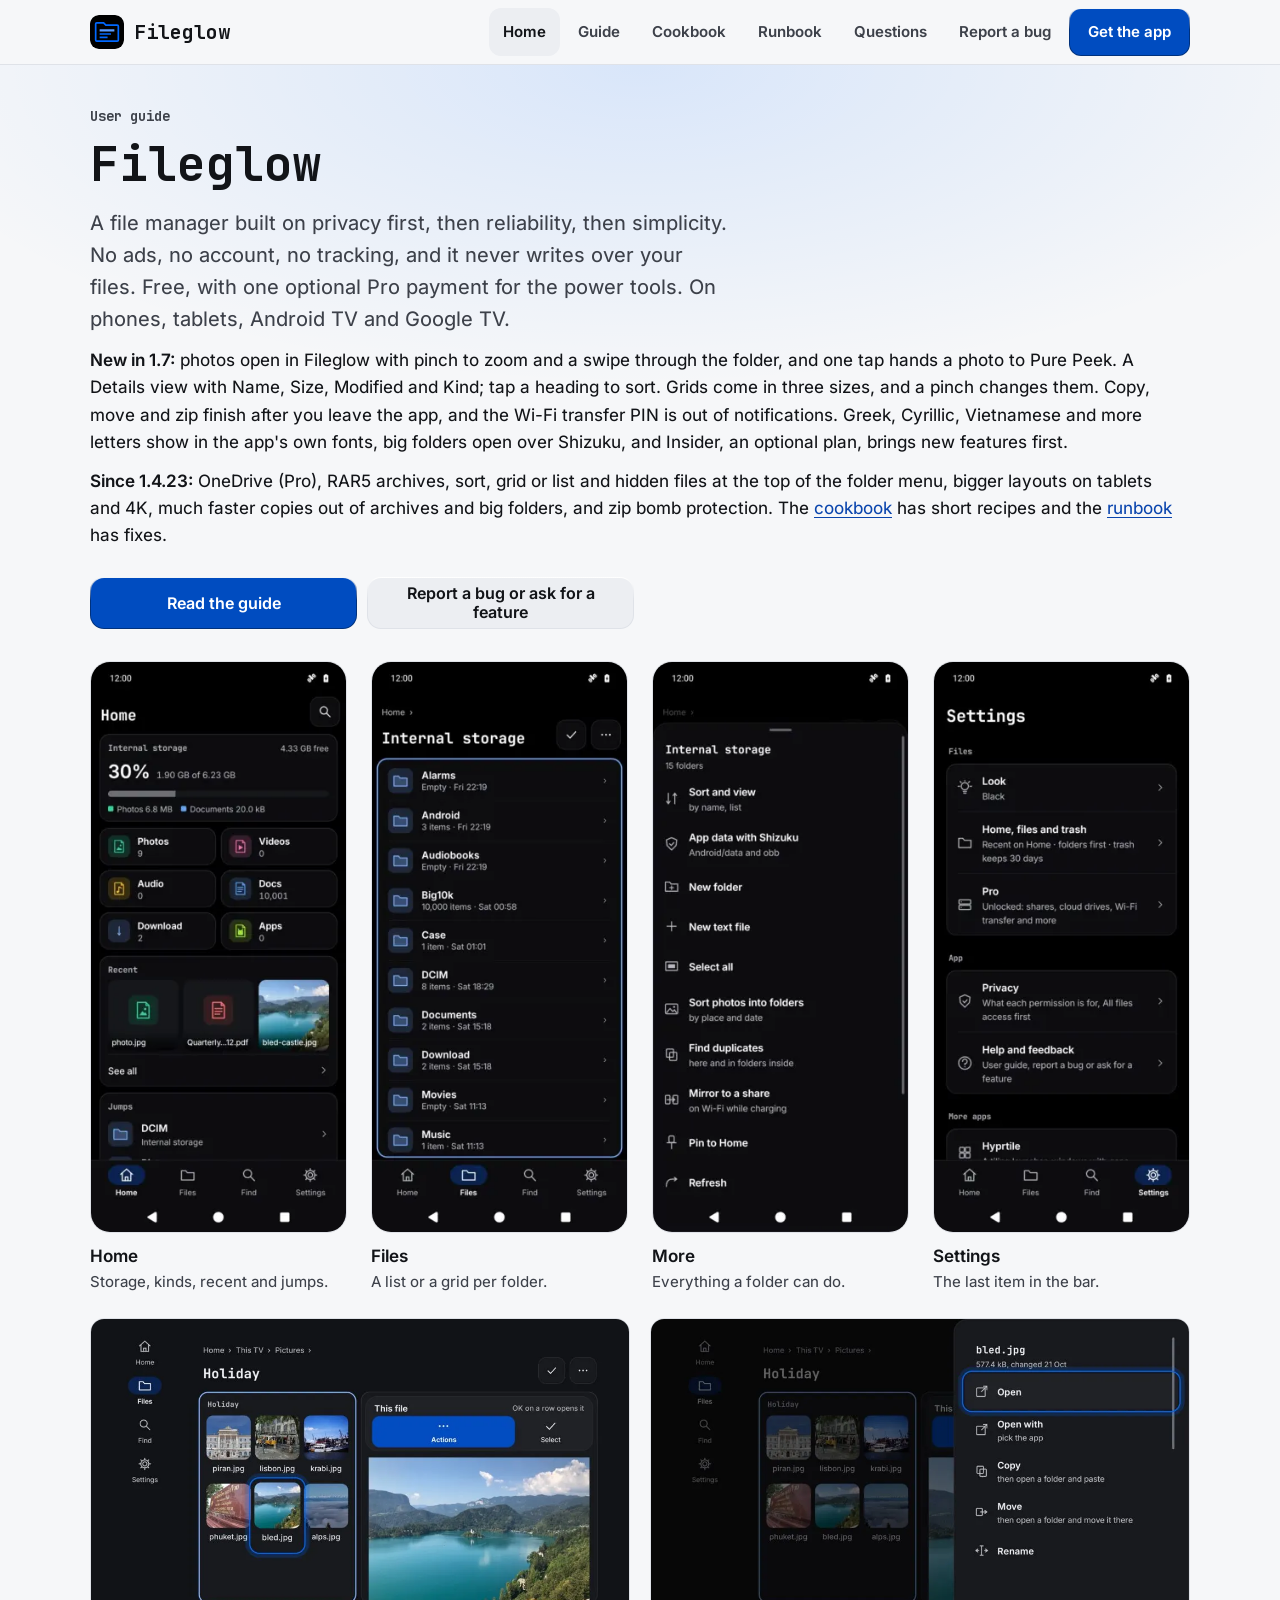
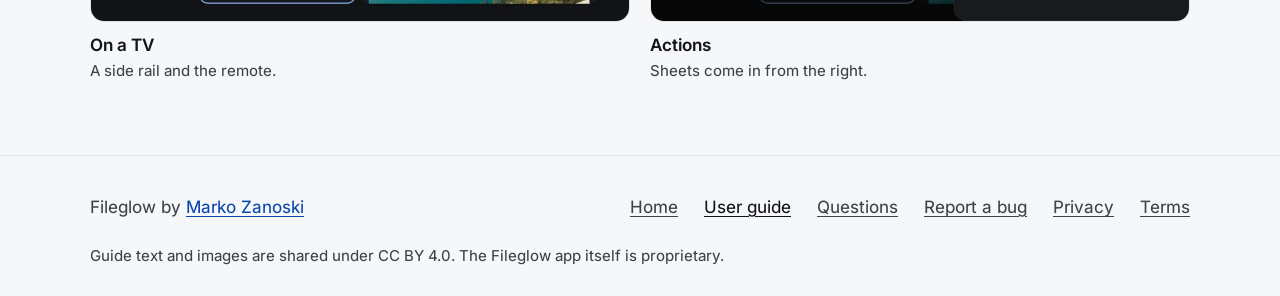
==== docs/index.html @ 66570e72 "Guide for 1.7: photo viewer, Details view, jobs that finish after you leave Fileglow 1.7 (40) went t" ====
<!doctype html>
<html lang="en">
<head>
<meta charset="utf-8">
<meta name="viewport" content="width=device-width, initial-scale=1, viewport-fit=cover">
<title>Home · Fileglow user guide</title>
<meta name="description" content="The user guide for Fileglow, the private and reliable file manager for Android phones, tablets and TVs.">
<meta name="theme-color" content="#f6f7f9" media="(prefers-color-scheme: light)">
<meta name="theme-color" content="#000000" media="(prefers-color-scheme: dark)">
<meta property="og:title" content="Home · Fileglow user guide">
<meta property="og:description" content="The user guide for Fileglow, the private and reliable file manager for Android phones, tablets and TVs.">
<link rel="icon" href="img/icon.svg" type="image/svg+xml">
<link rel="preload" href="fonts/jetbrains-mono-bold.woff2" as="font" type="font/woff2" crossorigin>
<link rel="preload" href="fonts/inter-regular.woff2" as="font" type="font/woff2" crossorigin>
<style>:root {
color-scheme: light dark;
--zs-fill: #004cc0;
--zs-on-fill: #ffffff;
--zs-glow: #0068ff;
--zs-mono: "JetBrains Mono", ui-monospace, "SF Mono", Menlo, Consolas, monospace;
--zs-sans: "Inter", system-ui, -apple-system, "Segoe UI", Roboto, sans-serif;
--zs-fs: 1;
--zs-type-screen-title: calc(27px * var(--zs-fs));
--zs-type-app-bar-title: calc(22px * var(--zs-fs));
--zs-type-pro-headline: calc(22px * var(--zs-fs));
--zs-type-sheet-title: calc(18px * var(--zs-fs));
--zs-type-sheet-title-big: calc(22px * var(--zs-fs));
--zs-type-section-label: calc(13px * var(--zs-fs));
--zs-type-panel-value: calc(19px * var(--zs-fs));
--zs-type-number: calc(20px * var(--zs-fs));
--zs-type-version: calc(17px * var(--zs-fs));
--zs-type-body: calc(15px * var(--zs-fs));
--zs-type-key: calc(15px * var(--zs-fs));
--zs-type-key-main: calc(16px * var(--zs-fs));
--zs-type-header-key: calc(13px * var(--zs-fs));
--zs-type-item-name: calc(15px * var(--zs-fs));
--zs-type-feature-name: calc(15px * var(--zs-fs));
--zs-type-pitch: calc(14.5px * var(--zs-fs));
--zs-type-hint: calc(14px * var(--zs-fs));
--zs-type-small: calc(13.5px * var(--zs-fs));
--zs-type-feature-line: calc(13px * var(--zs-fs));
--zs-type-nav-label: calc(12.5px * var(--zs-fs));
--zs-type-chip: calc(12.5px * var(--zs-fs));
--zs-type-meta: calc(12.5px * var(--zs-fs));
--zs-type-axis: calc(12px * var(--zs-fs));
--zs-r-plate: 16px;
--zs-r-key: 14px;
--zs-r-key-focus-inner: 10px;
--zs-r-header-key: 12px;
--zs-r-icon-button: 12px;
--zs-r-row: 12px;
--zs-r-note: 12px;
--zs-r-theme-tile: 14px;
--zs-r-tile-preview: 9px;
--zs-r-feature-tile: 10px;
--zs-r-list-icon: 10px;
--zs-r-sheet-top: 24px;
--zs-r-grab: 4px;
--zs-r-pill: 999px;
--zs-r-chip: 999px;
--zs-r-switch: 999px;
--zs-key-h: 52px;
--zs-header-key-h: 48px;
--zs-touch: 48px;
--zs-row-h: 52px;
--zs-item-h: 56px;
--zs-nav-item-h: 56px;
--zs-pill-w: 60px;
--zs-pill-h: 32px;
--zs-pro-row-h: 60px;
--zs-content-max: 1100px;
--zs-press-ms: 70ms;
--zs-release-ms: 140ms;
--zs-look-ms: 250ms;
--zs-pill-ms: 200ms;
--zs-s0: 2px;
--zs-s1: 4px;
--zs-s2: 6px;
--zs-s3: 8px;
--zs-s4: 10px;
--zs-s5: 12px;
--zs-s6: 14px;
--zs-s7: 16px;
--zs-s8: 18px;
--zs-s9: 22px;
--zs-s10: 26px;
--zs-s11: 28px;
--zs-s12: 32px;
--zs-s13: 48px;
--zs-ground: #f6f7f9;
--zs-plate: #ffffff;
--zs-well: #eceef2;
--zs-line: #dfe2e8;
--zs-edge: #7b808c;
--zs-bevel: #ffffff;
--zs-text: #121418;
--zs-soft: #3d414a;
--zs-blue: #0a45ad;
--zs-on-blue: #ffffff;
--zs-ok: #0a5530;
--zs-warn: #5c3a00;
--zs-bad: #931313;
--zs-scrim: rgba(18,20,24,.38);
--zs-chosen: #e8f0ff;
--zs-on-chosen: #0a3f9e;
--zs-risky-fill: #fde8e7;
--zs-risky-text: #8a1010;
--zs-risky-line: #d42a20;
--zs-live-dot: #1a7f4b;
}
@media (prefers-color-scheme: dark) {
:root:not([data-look]), :root[data-look="auto"] {
--zs-ground: #000000;
--zs-plate: #0d0d10;
--zs-well: #16171b;
--zs-line: #24252b;
--zs-edge: #646771;
--zs-bevel: #34363e;
--zs-text: #ffffff;
--zs-soft: #b6b8c0;
--zs-blue: #7aaeff;
--zs-on-blue: #04132e;
--zs-ok: #6fdc9b;
--zs-warn: #f2c06b;
--zs-bad: #ff9d97;
--zs-scrim: rgba(0,0,0,.6);
--zs-chosen: #0a2350;
--zs-on-chosen: #ffffff;
--zs-risky-fill: #2a0d10;
--zs-risky-text: #ffb4ae;
--zs-risky-line: #ff5a4f;
--zs-live-dot: #3ecf8e;
}
}
:root[data-look="light"] {
color-scheme: light;
--zs-ground: #f6f7f9;
--zs-plate: #ffffff;
--zs-well: #eceef2;
--zs-line: #dfe2e8;
--zs-edge: #7b808c;
--zs-bevel: #ffffff;
--zs-text: #121418;
--zs-soft: #3d414a;
--zs-blue: #0a45ad;
--zs-on-blue: #ffffff;
--zs-ok: #0a5530;
--zs-warn: #5c3a00;
--zs-bad: #931313;
--zs-scrim: rgba(18,20,24,.38);
--zs-chosen: #e8f0ff;
--zs-on-chosen: #0a3f9e;
--zs-risky-fill: #fde8e7;
--zs-risky-text: #8a1010;
--zs-risky-line: #d42a20;
--zs-live-dot: #1a7f4b;
}
:root[data-look="dark"] {
color-scheme: dark;
--zs-ground: #111215;
--zs-plate: #18191d;
--zs-well: #1f2126;
--zs-line: #2a2c33;
--zs-edge: #6c707b;
--zs-bevel: #3a3d46;
--zs-text: #eceef2;
--zs-soft: #b5b8c1;
--zs-blue: #86b6ff;
--zs-on-blue: #04132e;
--zs-ok: #6fdc9b;
--zs-warn: #f2c06b;
--zs-bad: #ff9d97;
--zs-scrim: rgba(0,0,0,.55);
--zs-chosen: #0a2350;
--zs-on-chosen: #ffffff;
--zs-risky-fill: #2a0d10;
--zs-risky-text: #ffb4ae;
--zs-risky-line: #ff5a4f;
--zs-live-dot: #3ecf8e;
}
:root[data-look="black"] {
color-scheme: dark;
--zs-ground: #000000;
--zs-plate: #0d0d10;
--zs-well: #16171b;
--zs-line: #24252b;
--zs-edge: #646771;
--zs-bevel: #34363e;
--zs-text: #ffffff;
--zs-soft: #b6b8c0;
--zs-blue: #7aaeff;
--zs-on-blue: #04132e;
--zs-ok: #6fdc9b;
--zs-warn: #f2c06b;
--zs-bad: #ff9d97;
--zs-scrim: rgba(0,0,0,.6);
--zs-chosen: #0a2350;
--zs-on-chosen: #ffffff;
--zs-risky-fill: #2a0d10;
--zs-risky-text: #ffb4ae;
--zs-risky-line: #ff5a4f;
--zs-live-dot: #3ecf8e;
}
@media (prefers-reduced-motion: reduce) { :root { --zs-press-ms: 0ms; --zs-release-ms: 0ms; --zs-look-ms: 0ms; --zs-pill-ms: 0ms; } }
@font-face { font-family: Inter; src: url(fonts/inter-regular.woff2) format("woff2"); font-weight: 400; font-display: swap; }
@font-face { font-family: Inter; src: url(fonts/inter-semibold.woff2) format("woff2"); font-weight: 600; font-display: swap; }
@font-face { font-family: "JetBrains Mono"; src: url(fonts/jetbrains-mono-bold.woff2) format("woff2"); font-weight: 700; font-display: swap; }
* { box-sizing: border-box; }
html { background: var(--zs-ground); scroll-behavior: smooth; -webkit-text-size-adjust: 100%; }
@media (prefers-reduced-motion: reduce) { html { scroll-behavior: auto; } }
body { margin: 0; color: var(--zs-text); background: var(--zs-ground); font: 400 1.0625rem/1.6 var(--zs-sans); -webkit-font-smoothing: antialiased; }
img, svg { display: block; max-width: 100%; }
a { color: var(--zs-blue); text-underline-offset: .2em; }
a:hover { text-decoration-thickness: 2px; }
:focus-visible { outline: 2px solid var(--zs-glow); outline-offset: 3px; border-radius: var(--zs-r-row); }
.skip { position: absolute; left: -999px; top: 8px; z-index: 20; background: var(--zs-fill); color: var(--zs-on-fill); padding: 12px 18px; border-radius: var(--zs-r-key); font-weight: 600; }
.skip:focus { left: 12px; }
.wrap { width: min(var(--zs-content-max), 100% - 40px); margin-inline: auto; }
h1, h2, .lbl { font-family: var(--zs-mono); font-weight: 700; letter-spacing: 0; margin: 0; }
h1, h2, h3 { text-wrap: balance; }
p, li, dd { text-wrap: pretty; }
h1 { font-size: clamp(2rem, 5.2vw, 3rem); line-height: 1.12; }
h2 { font-size: clamp(1.375rem, 3vw, 1.75rem); line-height: 1.2; margin: 44px 0 12px; }
h3, .h3 { font: 600 1.125rem/1.35 var(--zs-sans); margin: 0; }
.lbl { font-size: .875rem; color: var(--zs-soft); margin: 0 0 10px; }
p { margin: 0; }
p + p { margin-top: 12px; }
.bar { position: sticky; top: 0; z-index: 10; background: var(--zs-ground); border-bottom: 1px solid var(--zs-line); padding-top: env(safe-area-inset-top, 0px); }
.bar .wrap { display: flex; flex-wrap: wrap; align-items: center; justify-content: space-between; gap: 0 12px; min-height: 64px; padding-block: 8px; }
.brand { display: flex; align-items: center; gap: 10px; min-height: 48px; color: var(--zs-text); text-decoration: none; font: 700 1.25rem/1 var(--zs-mono); white-space: nowrap; }
.brand img { width: 34px; height: 34px; border-radius: 9px; }
.bar nav { display: flex; align-items: center; gap: 4px; }
.bar nav a { display: inline-flex; align-items: center; min-height: 48px; padding: 0 14px; border-radius: var(--zs-r-row); color: var(--zs-soft); font-weight: 600; font-size: .9375rem; text-decoration: none; white-space: nowrap; }
.bar nav a:hover, .bar nav a[aria-current] { color: var(--zs-text); background: var(--zs-well); }
@media (max-width: 760px) { .hide-s { display: none !important; } }
.key { display: inline-flex; align-items: center; justify-content: center; gap: 10px; min-height: var(--zs-key-h); padding: 0 22px; border-radius: var(--zs-r-key); border: 1px solid transparent; font: 600 1rem/1.2 var(--zs-sans); text-decoration: none; text-align: center; cursor: pointer; transition: transform var(--zs-release-ms) ease, filter var(--zs-release-ms) ease; }
.key:active { transform: scale(.97); transition-duration: var(--zs-press-ms); }
.key.filled, .bar nav a.key { color: var(--zs-on-fill); background: linear-gradient(var(--zs-fill), var(--zs-fill)) padding-box, linear-gradient(to bottom, rgba(255,255,255,.32), color-mix(in srgb, var(--zs-fill) 65%, #000) 45%) border-box; }
.key.filled:hover, .bar nav a.key:hover { color: var(--zs-on-fill); filter: brightness(1.08); }
.bar nav a.key { min-height: 48px; padding: 0 18px; border-radius: var(--zs-r-header-key); }
.key.tonal { color: var(--zs-text); background: linear-gradient(var(--zs-well), var(--zs-well)) padding-box, linear-gradient(to bottom, var(--zs-bevel), var(--zs-line) 45%) border-box; }
.keys { display: grid; gap: 10px; margin-top: 28px; max-width: 34rem; }
@media (min-width: 35em) { .keys { grid-auto-flow: column; grid-auto-columns: minmax(0, 1fr); } }
.plate { background: var(--zs-plate); border: 1px solid var(--zs-line); border-radius: var(--zs-r-plate); box-shadow: 0 1px 0 var(--zs-bevel) inset; }
.page { position: relative; isolation: isolate; padding-block: 40px 72px; }
.page::before { content: ""; position: absolute; inset: 0 0 auto; height: 320px; z-index: -1; pointer-events: none; background: radial-gradient(60% 100% at 50% 0%, color-mix(in srgb, var(--zs-glow) 12%, transparent), transparent); }
.lede { margin-top: 16px; max-width: 40rem; color: var(--zs-soft); font-size: clamp(1.0625rem, 1.8vw, 1.25rem); }
.doc { max-width: 46rem; overflow-wrap: break-word; }
.doc p, .doc li { color: var(--zs-soft); }
.doc strong, .doc b { color: var(--zs-text); font-weight: 600; }
.doc ul, .doc ol { padding-left: 1.3em; }
.doc li + li { margin-top: 6px; }
dl.rows { margin: 16px 0 0; padding: 4px 0; }
dl.rows > div { padding: 14px 18px; }
dl.rows > div + div { border-top: 1px solid var(--zs-line); }
dl.rows dt { font-weight: 600; color: var(--zs-text); }
dl.rows dd { margin: 2px 0 0; color: var(--zs-soft); }
.with-shot { display: grid; grid-template-columns: minmax(0, 1fr); gap: 24px; align-items: start; }
@media (min-width: 840px) { .with-shot { grid-template-columns: minmax(0, 1fr) 260px; gap: 56px; } .with-shot > figure { position: sticky; top: 88px; margin-top: 44px; } }
figure { margin: 0; }
figure img { width: 100%; height: auto; aspect-ratio: 9 / 20; border-radius: 20px; border: 1px solid var(--zs-line); background: var(--zs-plate); }
.with-shot > figure { max-width: 260px; }
figcaption { margin-top: 10px; font-weight: 600; }
figcaption span { display: block; font-weight: 400; color: var(--zs-soft); font-size: .9375rem; }
.shots { display: grid; gap: 16px; grid-template-columns: repeat(2, minmax(0, 1fr)); margin: 32px 0 0; padding: 0; list-style: none; }
@media (min-width: 840px) { .shots { grid-template-columns: repeat(4, minmax(0, 1fr)); gap: 24px; } }
figure.tv img { aspect-ratio: 16 / 9; border-radius: 14px; }
.tvshots { display: grid; gap: 20px; grid-template-columns: minmax(0, 1fr); margin: 24px 0 0; padding: 0; list-style: none; }
@media (min-width: 640px) { .tvshots { grid-template-columns: repeat(2, minmax(0, 1fr)); } }
.cards { display: grid; gap: 12px; margin-top: 24px; }
@media (min-width: 840px) { .cards { grid-template-columns: 1fr 1fr; } }
.card { padding: 22px; display: flex; flex-direction: column; gap: 6px; }
.card p { color: var(--zs-soft); }
.card .key { margin-top: auto; align-self: start; }
.card p:last-of-type { margin-bottom: 14px; }
.mail { color: var(--zs-text); }
.sr { position: absolute; width: 1px; height: 1px; overflow: hidden; clip-path: inset(50%); white-space: nowrap; }
footer { border-top: 1px solid var(--zs-line); padding: 28px 0 calc(28px + env(safe-area-inset-bottom, 0px)); color: var(--zs-soft); }
footer .wrap { display: flex; flex-wrap: wrap; gap: 12px 24px; justify-content: space-between; align-items: center; }
footer nav { display: flex; flex-wrap: wrap; gap: 2px; margin-inline: -12px; }
footer nav a { display: inline-flex; align-items: center; min-height: 48px; padding: 0 12px; color: var(--zs-soft); border-radius: var(--zs-r-row); }
footer nav a:hover, footer nav a[aria-current] { color: var(--zs-text); }
footer .lic { flex-basis: 100%; font-size: .9375rem; }
@media (min-width: 2200px) { html { font-size: 130%; } .wrap { width: min(1600px, 100% - 96px); } }
@media (min-width: 3200px) { html { font-size: 180%; } .wrap { width: min(2400px, 100% - 160px); } }
@media (prefers-reduced-motion: reduce) { .key { transition: none; } .key:active { transform: none; } }</style>
</head>
<body>
<a class="skip" href="#main">Skip to content</a>
<header class="bar">
  <div class="wrap">
    <a class="brand" href="index.html"><img src="img/icon.svg" alt="" width="34" height="34"><span>Fileglow</span></a>
    <nav aria-label="Guide pages"><a class="hide-s" href="index.html" aria-current="page">Home</a><a class="hide-s" href="guide.html">Guide</a><a class="hide-s" href="cookbook.html">Cookbook</a><a class="hide-s" href="runbook.html">Runbook</a><a class="hide-s" href="faq.html">Questions</a><a class="hide-s" href="report.html">Report a bug</a><a class="key" href="https://play.google.com/store/apps/details?id=com.zanoshky.fileglow">Get the app</a></nav>
  </div>
</header>
<main id="main" class="page">
  <div class="wrap">

    <p class="lbl">User guide</p>
    <h1>Fileglow</h1>
    <p class="lede">A file manager built on privacy first, then reliability, then simplicity. No ads, no account, no tracking, and it never writes over your files. Free, with one optional Pro payment for the power tools. On phones, tablets, Android TV and Google TV.</p>
    <p><strong>New in 1.7:</strong> photos open in Fileglow with pinch to zoom and a swipe through the folder, and one tap hands a photo to Pure Peek. A Details view with Name, Size, Modified and Kind; tap a heading to sort. Grids come in three sizes, and a pinch changes them. Copy, move and zip finish after you leave the app, and the Wi-Fi transfer PIN is out of notifications. Greek, Cyrillic, Vietnamese and more letters show in the app's own fonts, big folders open over Shizuku, and Insider, an optional plan, brings new features first.</p>
    <p><strong>Since 1.4.23:</strong> OneDrive (Pro), RAR5 archives, sort, grid or list and hidden files at the top of the folder menu, bigger layouts on tablets and 4K, much faster copies out of archives and big folders, and zip bomb protection. The <a href="cookbook.html">cookbook</a> has short recipes and the <a href="runbook.html">runbook</a> has fixes.</p>
    <div class="keys">
      <a class="key filled" href="guide.html">Read the guide</a>
      <a class="key tonal" href="report.html">Report a bug or ask for a feature</a>
    </div>
    <ul class="shots">
      <li><figure><img src="img/home.jpg" srcset="img/home-300.webp 300w, img/home-540.webp 540w" sizes="(min-width: 840px) 260px, 45vw" alt="Fileglow Home in Black: internal storage 30% used with a coloured bar, tiles for Photos, Videos, Audio, Docs, Download and Apps, Recent pictures and Jumps, with Home, Files, Find and Settings in the bar at the foot." width="540" height="1200" fetchpriority="high"><figcaption>Home<span>Storage, kinds, recent and jumps.</span></figcaption></figure></li>
      <li><figure><img src="img/files.jpg" srcset="img/files-300.webp 300w, img/files-540.webp 540w" sizes="(min-width: 840px) 260px, 45vw" alt="Files on Internal storage: a list of folders such as Alarms, Android, Audiobooks, DCIM, Documents, Download, Movies and Music, each with its size and date, and the Select and More keys in the header." width="540" height="1200" loading="lazy" decoding="async"><figcaption>Files<span>A list or a grid per folder.</span></figcaption></figure></li>
      <li><figure><img src="img/menu.jpg" srcset="img/menu-300.webp 300w, img/menu-540.webp 540w" sizes="(min-width: 840px) 260px, 45vw" alt="The More sheet of a folder: App data with Shizuku, New folder, New text file, Select all, Sort photos into folders, Find duplicates, Mirror to a share, Pin to Home and Refresh." width="540" height="1200" loading="lazy" decoding="async"><figcaption>More<span>Everything a folder can do.</span></figcaption></figure></li>
      <li><figure><img src="img/settings.jpg" srcset="img/settings-300.webp 300w, img/settings-540.webp 540w" sizes="(min-width: 840px) 260px, 45vw" alt="Settings: a Files card with Look, Home, files and trash, and Pro, an App card with Privacy and Help and feedback, then More apps, each row saying what is set now." width="540" height="1200" loading="lazy" decoding="async"><figcaption>Settings<span>The last item in the bar.</span></figcaption></figure></li>
    </ul>
    <ul class="tvshots">
      <li><figure class="tv"><img src="img/tv-files.jpg" srcset="img/tv-files-480.webp 480w, img/tv-files-960.webp 960w" sizes="(min-width: 1140px) 540px, (min-width: 640px) 48vw, 100vw" alt="Fileglow on a TV: the side rail on the left, a Holiday folder as a grid with one photo in the blue focus ring, and beside it a This file panel with Actions and Select over a large preview." width="960" height="540" loading="lazy" decoding="async"><figcaption>On a TV<span>A side rail and the remote.</span></figcaption></figure></li>
      <li><figure class="tv"><img src="img/tv-actions.jpg" srcset="img/tv-actions-480.webp 480w, img/tv-actions-960.webp 960w" sizes="(min-width: 1140px) 540px, (min-width: 640px) 48vw, 100vw" alt="A sheet from the right on a TV for the photo bled.jpg: Open in focus, then Open with, Copy, Move and Rename, over the dimmed folder." width="960" height="540" loading="lazy" decoding="async"><figcaption>Actions<span>Sheets come in from the right.</span></figcaption></figure></li>
    </ul>

  </div>
</main>
<footer>
  <div class="wrap">
    <span>Fileglow by <a href="https://zanoski.com">Marko Zanoski</a></span>
    <nav aria-label="Footer"><a href="https://fileglow.zanoski.com">Home</a><a href="index.html" aria-current="page">User guide</a><a href="faq.html">Questions</a><a href="report.html">Report a bug</a><a href="https://fileglow.zanoski.com/privacy">Privacy</a><a href="https://fileglow.zanoski.com/terms">Terms</a></nav>
    <p class="lic">Guide text and images are shared under CC BY 4.0. The Fileglow app itself is proprietary.</p>
  </div>
</footer>
</body>
</html>
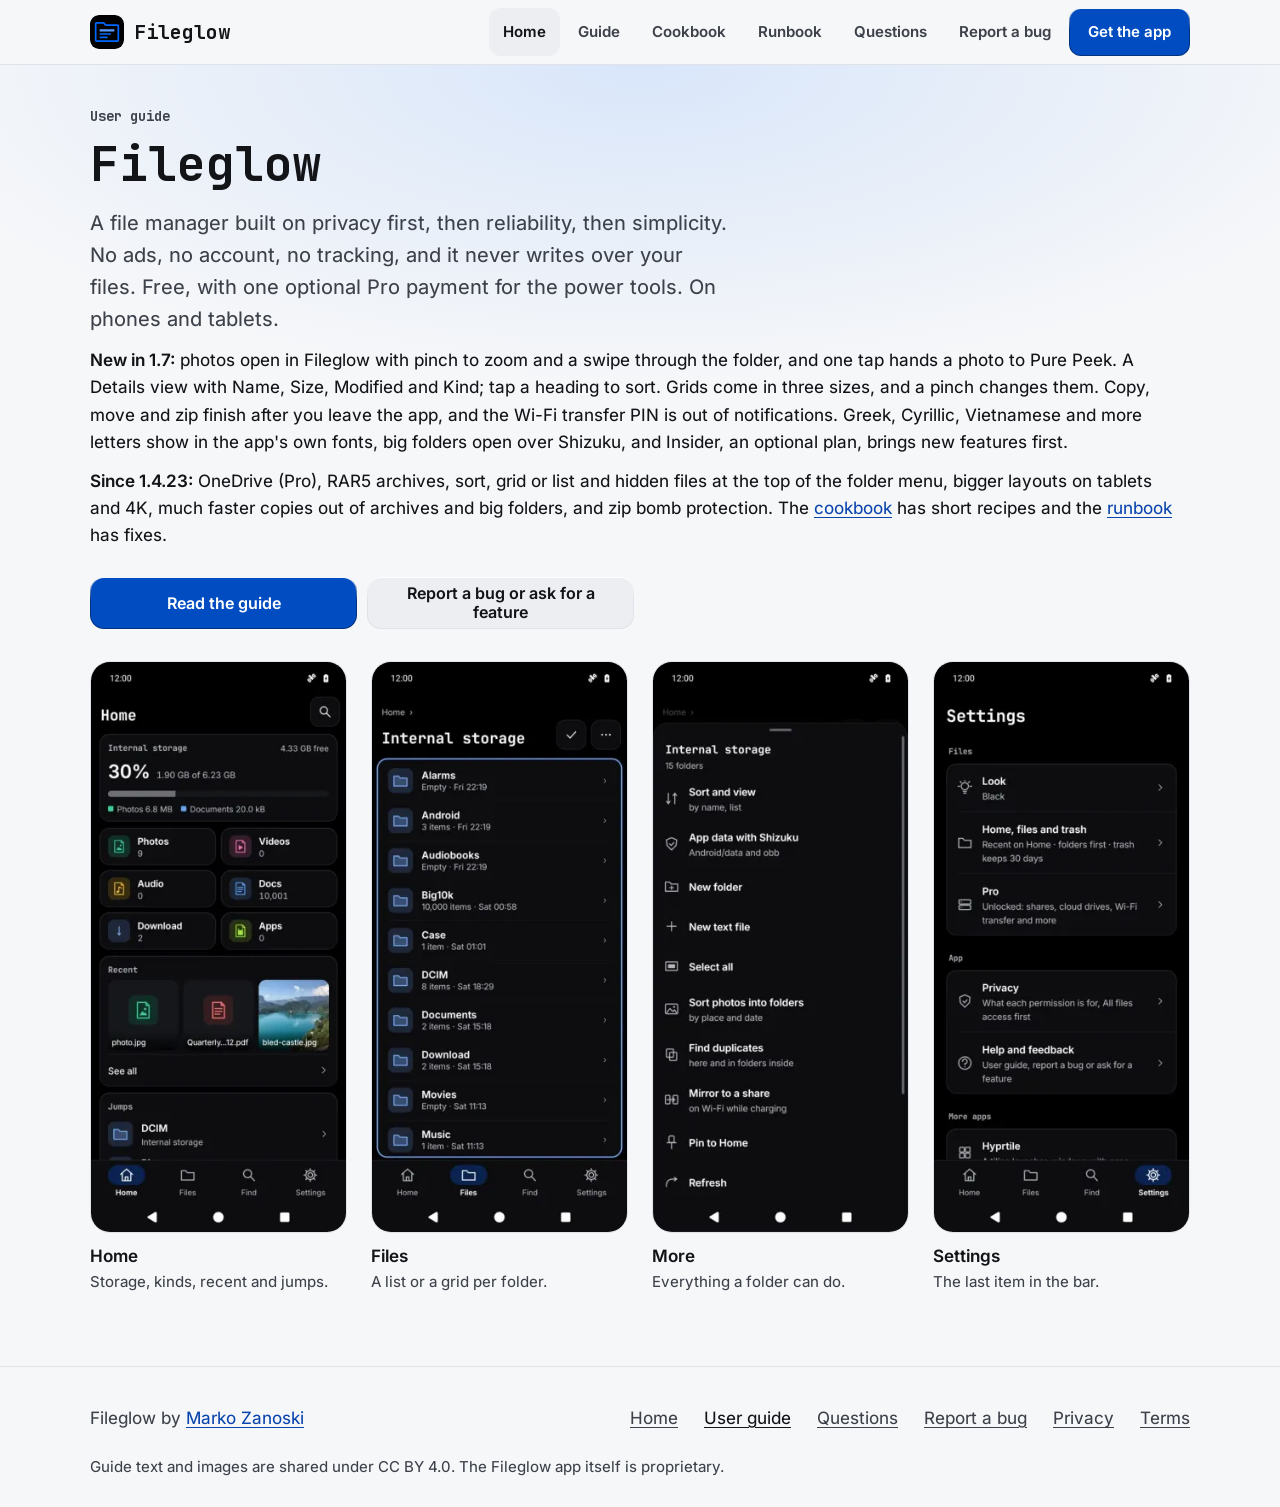
==== commit 6a31c367: "Guide: Fileglow is no longer on Android TV (TV section, shots and TV answers removed)" ====
--- a/docs/index.html
+++ b/docs/index.html
@@ -4,11 +4,11 @@
 <meta charset="utf-8">
 <meta name="viewport" content="width=device-width, initial-scale=1, viewport-fit=cover">
 <title>Home · Fileglow user guide</title>
-<meta name="description" content="The user guide for Fileglow, the private and reliable file manager for Android phones, tablets and TVs.">
+<meta name="description" content="The user guide for Fileglow, the private and reliable file manager for Android phones and tablets.">
 <meta name="theme-color" content="#f6f7f9" media="(prefers-color-scheme: light)">
 <meta name="theme-color" content="#000000" media="(prefers-color-scheme: dark)">
 <meta property="og:title" content="Home · Fileglow user guide">
-<meta property="og:description" content="The user guide for Fileglow, the private and reliable file manager for Android phones, tablets and TVs.">
+<meta property="og:description" content="The user guide for Fileglow, the private and reliable file manager for Android phones and tablets.">
 <link rel="icon" href="img/icon.svg" type="image/svg+xml">
 <link rel="preload" href="fonts/jetbrains-mono-bold.woff2" as="font" type="font/woff2" crossorigin>
 <link rel="preload" href="fonts/inter-regular.woff2" as="font" type="font/woff2" crossorigin>
@@ -298,7 +298,7 @@
 
     <p class="lbl">User guide</p>
     <h1>Fileglow</h1>
-    <p class="lede">A file manager built on privacy first, then reliability, then simplicity. No ads, no account, no tracking, and it never writes over your files. Free, with one optional Pro payment for the power tools. On phones, tablets, Android TV and Google TV.</p>
+    <p class="lede">A file manager built on privacy first, then reliability, then simplicity. No ads, no account, no tracking, and it never writes over your files. Free, with one optional Pro payment for the power tools. On phones and tablets.</p>
     <p><strong>New in 1.7:</strong> photos open in Fileglow with pinch to zoom and a swipe through the folder, and one tap hands a photo to Pure Peek. A Details view with Name, Size, Modified and Kind; tap a heading to sort. Grids come in three sizes, and a pinch changes them. Copy, move and zip finish after you leave the app, and the Wi-Fi transfer PIN is out of notifications. Greek, Cyrillic, Vietnamese and more letters show in the app's own fonts, big folders open over Shizuku, and Insider, an optional plan, brings new features first.</p>
     <p><strong>Since 1.4.23:</strong> OneDrive (Pro), RAR5 archives, sort, grid or list and hidden files at the top of the folder menu, bigger layouts on tablets and 4K, much faster copies out of archives and big folders, and zip bomb protection. The <a href="cookbook.html">cookbook</a> has short recipes and the <a href="runbook.html">runbook</a> has fixes.</p>
     <div class="keys">
@@ -310,10 +310,6 @@
       <li><figure><img src="img/files.jpg" srcset="img/files-300.webp 300w, img/files-540.webp 540w" sizes="(min-width: 840px) 260px, 45vw" alt="Files on Internal storage: a list of folders such as Alarms, Android, Audiobooks, DCIM, Documents, Download, Movies and Music, each with its size and date, and the Select and More keys in the header." width="540" height="1200" loading="lazy" decoding="async"><figcaption>Files<span>A list or a grid per folder.</span></figcaption></figure></li>
       <li><figure><img src="img/menu.jpg" srcset="img/menu-300.webp 300w, img/menu-540.webp 540w" sizes="(min-width: 840px) 260px, 45vw" alt="The More sheet of a folder: App data with Shizuku, New folder, New text file, Select all, Sort photos into folders, Find duplicates, Mirror to a share, Pin to Home and Refresh." width="540" height="1200" loading="lazy" decoding="async"><figcaption>More<span>Everything a folder can do.</span></figcaption></figure></li>
       <li><figure><img src="img/settings.jpg" srcset="img/settings-300.webp 300w, img/settings-540.webp 540w" sizes="(min-width: 840px) 260px, 45vw" alt="Settings: a Files card with Look, Home, files and trash, and Pro, an App card with Privacy and Help and feedback, then More apps, each row saying what is set now." width="540" height="1200" loading="lazy" decoding="async"><figcaption>Settings<span>The last item in the bar.</span></figcaption></figure></li>
-    </ul>
-    <ul class="tvshots">
-      <li><figure class="tv"><img src="img/tv-files.jpg" srcset="img/tv-files-480.webp 480w, img/tv-files-960.webp 960w" sizes="(min-width: 1140px) 540px, (min-width: 640px) 48vw, 100vw" alt="Fileglow on a TV: the side rail on the left, a Holiday folder as a grid with one photo in the blue focus ring, and beside it a This file panel with Actions and Select over a large preview." width="960" height="540" loading="lazy" decoding="async"><figcaption>On a TV<span>A side rail and the remote.</span></figcaption></figure></li>
-      <li><figure class="tv"><img src="img/tv-actions.jpg" srcset="img/tv-actions-480.webp 480w, img/tv-actions-960.webp 960w" sizes="(min-width: 1140px) 540px, (min-width: 640px) 48vw, 100vw" alt="A sheet from the right on a TV for the photo bled.jpg: Open in focus, then Open with, Copy, Move and Rename, over the dimmed folder." width="960" height="540" loading="lazy" decoding="async"><figcaption>Actions<span>Sheets come in from the right.</span></figcaption></figure></li>
     </ul>
 
   </div>
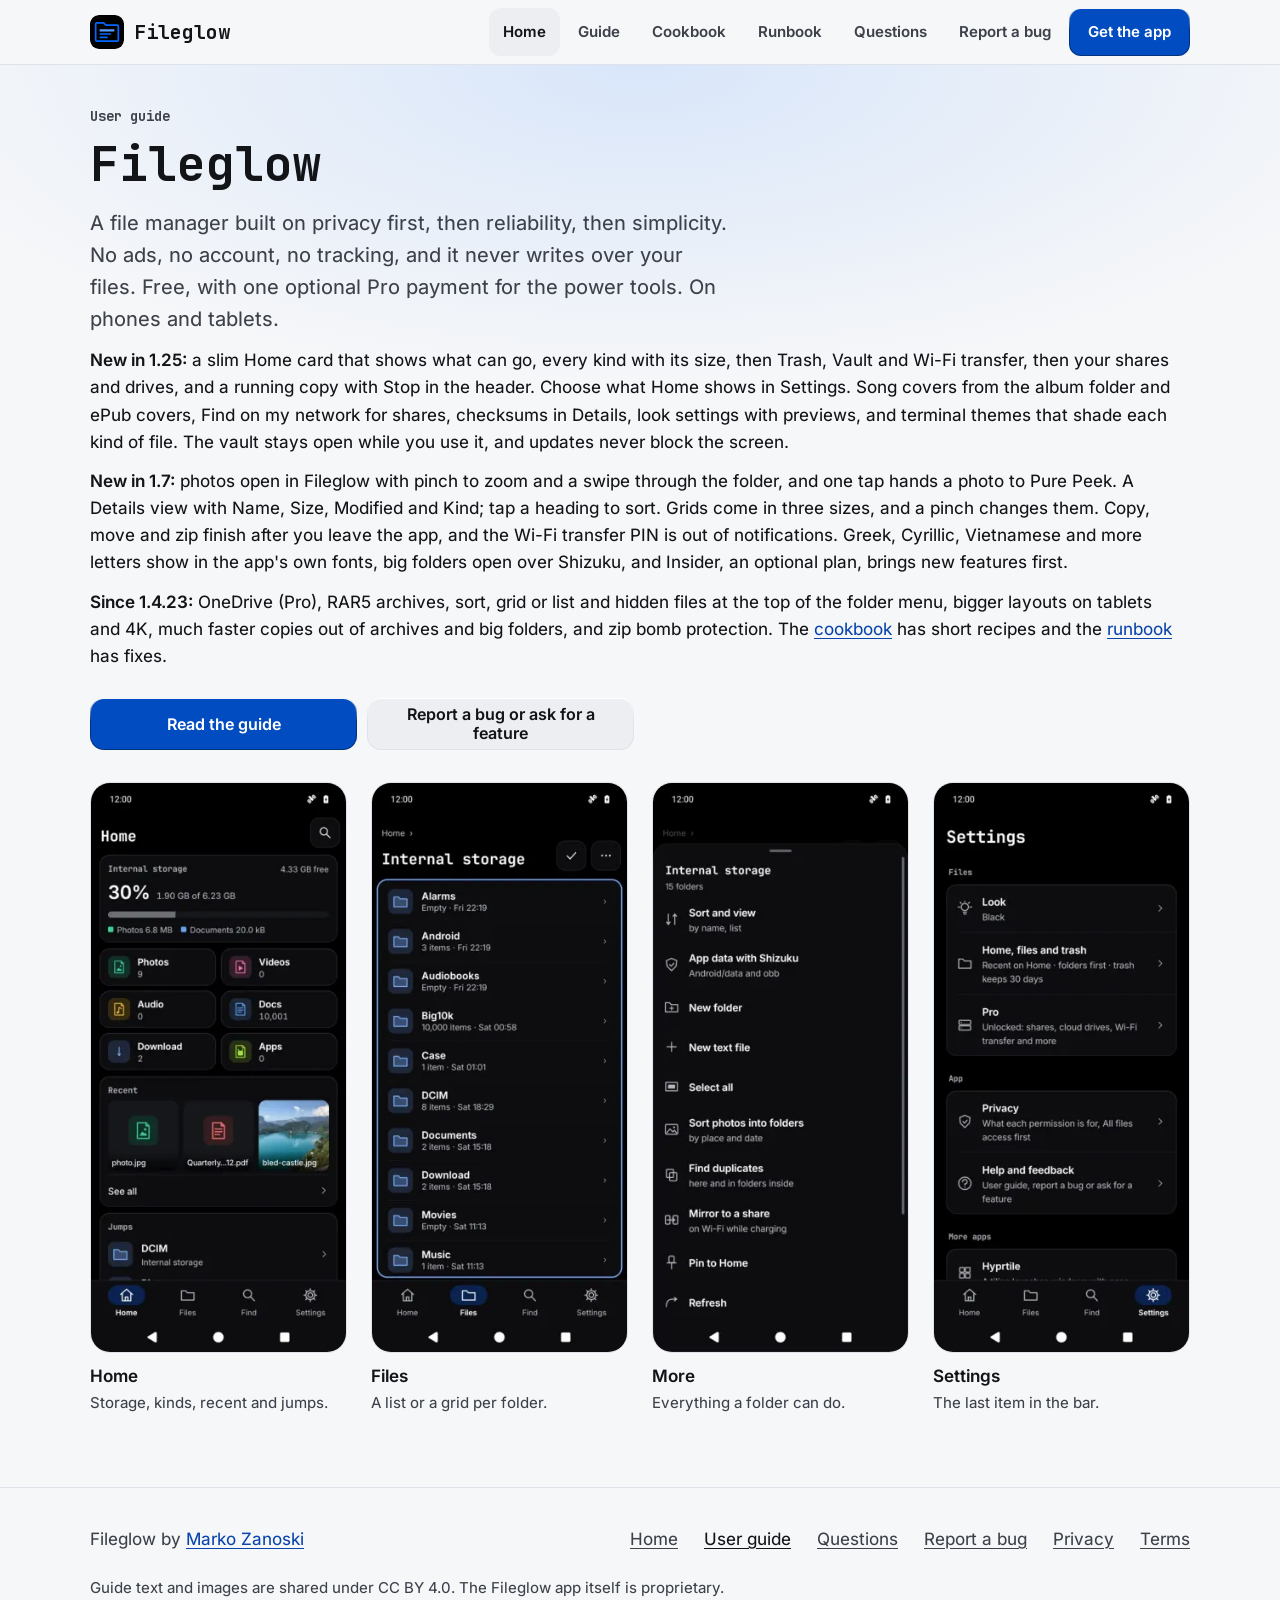
==== commit 8faa2e23: "Guide follows 1.25: new Home, covers, checksums, Find on my network, look previews" ====
--- a/docs/index.html
+++ b/docs/index.html
@@ -290,7 +290,7 @@
 <header class="bar">
   <div class="wrap">
     <a class="brand" href="index.html"><img src="img/icon.svg" alt="" width="34" height="34"><span>Fileglow</span></a>
-    <nav aria-label="Guide pages"><a class="hide-s" href="index.html" aria-current="page">Home</a><a class="hide-s" href="guide.html">Guide</a><a class="hide-s" href="cookbook.html">Cookbook</a><a class="hide-s" href="runbook.html">Runbook</a><a class="hide-s" href="faq.html">Questions</a><a class="hide-s" href="report.html">Report a bug</a><a class="key" href="https://play.google.com/store/apps/details?id=com.zanoshky.fileglow">Get the app</a></nav>
+    <nav aria-label="Guide pages"><a class="hide-s" href="index.html" aria-current="page">Home</a><a class="hide-s" href="guide.html">Guide</a><a class="hide-s" href="cookbook.html">Cookbook</a><a class="hide-s" href="runbook.html">Runbook</a><a class="hide-s" href="faq.html">Questions</a><a class="hide-s" href="report.html">Report a bug</a><a class="key" href="https://play.google.com/store/apps/details?id=com.zanoshky.fileglow&amp;referrer=utm_source%3Dgithub%26utm_medium%3Dguide%26utm_campaign%3Dfileglow-2026-11">Get the app</a></nav>
   </div>
 </header>
 <main id="main" class="page">
@@ -299,6 +299,7 @@
     <p class="lbl">User guide</p>
     <h1>Fileglow</h1>
     <p class="lede">A file manager built on privacy first, then reliability, then simplicity. No ads, no account, no tracking, and it never writes over your files. Free, with one optional Pro payment for the power tools. On phones and tablets.</p>
+    <p><strong>New in 1.25:</strong> a slim Home card that shows what can go, every kind with its size, then Trash, Vault and Wi-Fi transfer, then your shares and drives, and a running copy with Stop in the header. Choose what Home shows in Settings. Song covers from the album folder and ePub covers, Find on my network for shares, checksums in Details, look settings with previews, and terminal themes that shade each kind of file. The vault stays open while you use it, and updates never block the screen.</p>
     <p><strong>New in 1.7:</strong> photos open in Fileglow with pinch to zoom and a swipe through the folder, and one tap hands a photo to Pure Peek. A Details view with Name, Size, Modified and Kind; tap a heading to sort. Grids come in three sizes, and a pinch changes them. Copy, move and zip finish after you leave the app, and the Wi-Fi transfer PIN is out of notifications. Greek, Cyrillic, Vietnamese and more letters show in the app's own fonts, big folders open over Shizuku, and Insider, an optional plan, brings new features first.</p>
     <p><strong>Since 1.4.23:</strong> OneDrive (Pro), RAR5 archives, sort, grid or list and hidden files at the top of the folder menu, bigger layouts on tablets and 4K, much faster copies out of archives and big folders, and zip bomb protection. The <a href="cookbook.html">cookbook</a> has short recipes and the <a href="runbook.html">runbook</a> has fixes.</p>
     <div class="keys">
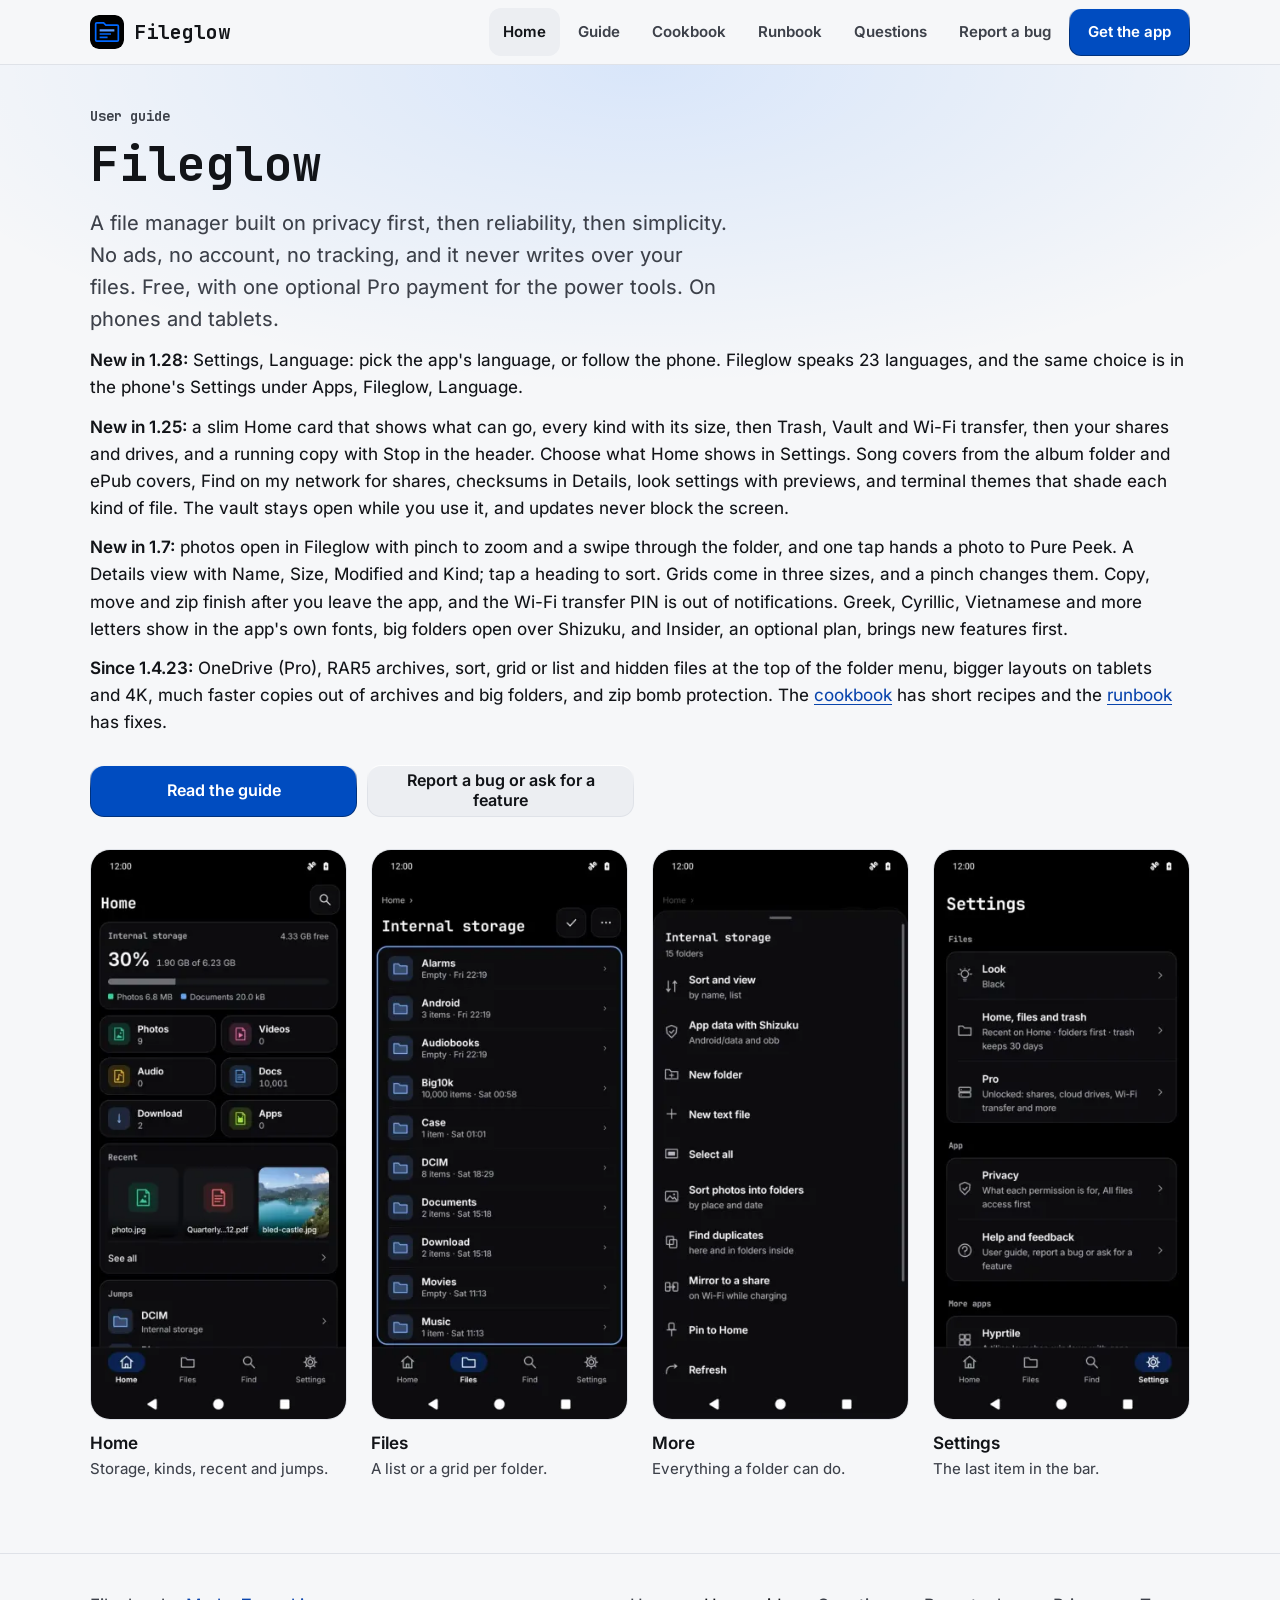
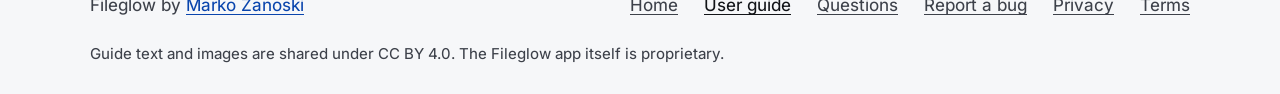
==== commit aa2987e7: "Guide: New in 1.28, Settings Language row and how to change the language" ====
--- a/docs/index.html
+++ b/docs/index.html
@@ -299,6 +299,7 @@
     <p class="lbl">User guide</p>
     <h1>Fileglow</h1>
     <p class="lede">A file manager built on privacy first, then reliability, then simplicity. No ads, no account, no tracking, and it never writes over your files. Free, with one optional Pro payment for the power tools. On phones and tablets.</p>
+    <p><strong>New in 1.28:</strong> Settings, Language: pick the app's language, or follow the phone. Fileglow speaks 23 languages, and the same choice is in the phone's Settings under Apps, Fileglow, Language.</p>
     <p><strong>New in 1.25:</strong> a slim Home card that shows what can go, every kind with its size, then Trash, Vault and Wi-Fi transfer, then your shares and drives, and a running copy with Stop in the header. Choose what Home shows in Settings. Song covers from the album folder and ePub covers, Find on my network for shares, checksums in Details, look settings with previews, and terminal themes that shade each kind of file. The vault stays open while you use it, and updates never block the screen.</p>
     <p><strong>New in 1.7:</strong> photos open in Fileglow with pinch to zoom and a swipe through the folder, and one tap hands a photo to Pure Peek. A Details view with Name, Size, Modified and Kind; tap a heading to sort. Grids come in three sizes, and a pinch changes them. Copy, move and zip finish after you leave the app, and the Wi-Fi transfer PIN is out of notifications. Greek, Cyrillic, Vietnamese and more letters show in the app's own fonts, big folders open over Shizuku, and Insider, an optional plan, brings new features first.</p>
     <p><strong>Since 1.4.23:</strong> OneDrive (Pro), RAR5 archives, sort, grid or list and hidden files at the top of the folder menu, bigger layouts on tablets and 4K, much faster copies out of archives and big folders, and zip bomb protection. The <a href="cookbook.html">cookbook</a> has short recipes and the <a href="runbook.html">runbook</a> has fixes.</p>
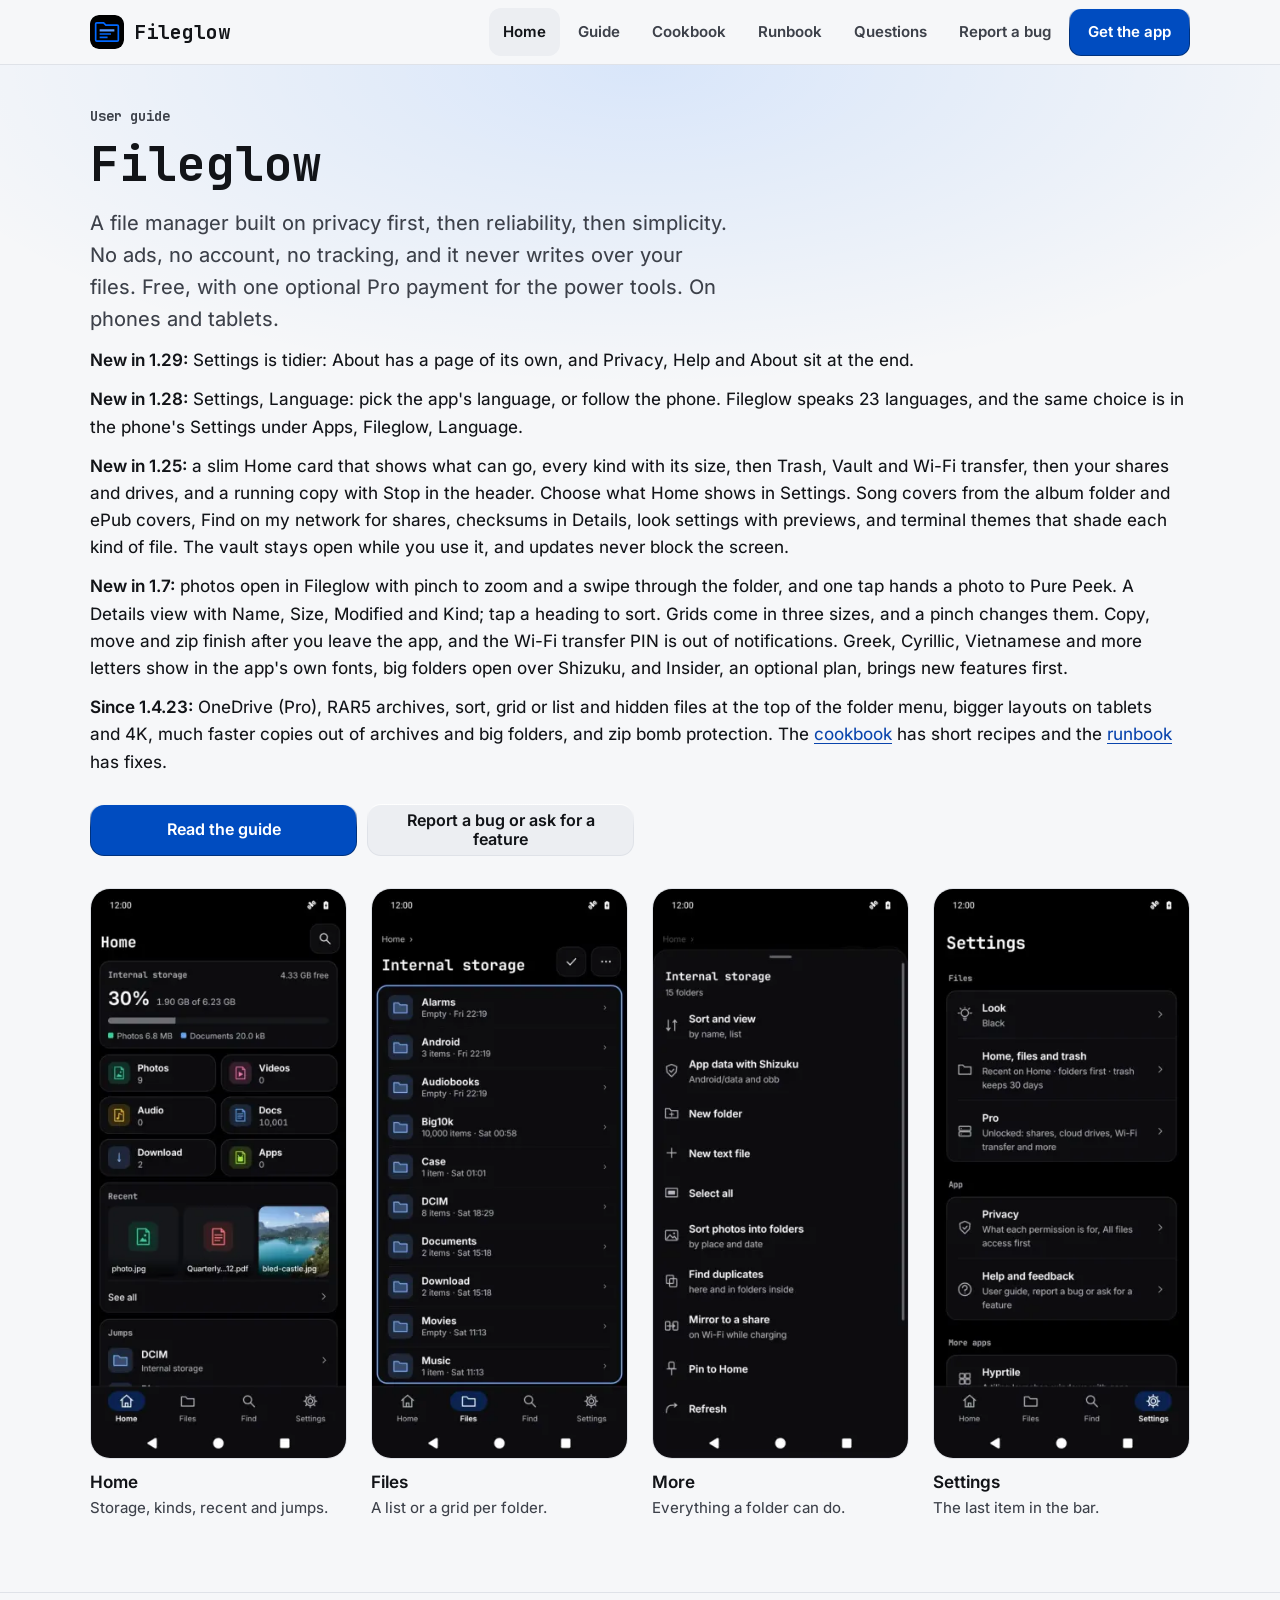
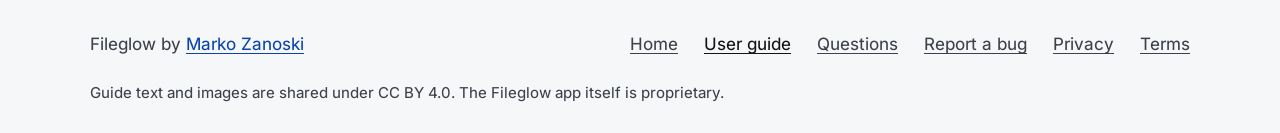
==== commit 22913467: "Guide: New in 1.29, Settings order and About" ====
--- a/docs/index.html
+++ b/docs/index.html
@@ -299,6 +299,7 @@
     <p class="lbl">User guide</p>
     <h1>Fileglow</h1>
     <p class="lede">A file manager built on privacy first, then reliability, then simplicity. No ads, no account, no tracking, and it never writes over your files. Free, with one optional Pro payment for the power tools. On phones and tablets.</p>
+    <p><strong>New in 1.29:</strong> Settings is tidier: About has a page of its own, and Privacy, Help and About sit at the end.</p>
     <p><strong>New in 1.28:</strong> Settings, Language: pick the app's language, or follow the phone. Fileglow speaks 23 languages, and the same choice is in the phone's Settings under Apps, Fileglow, Language.</p>
     <p><strong>New in 1.25:</strong> a slim Home card that shows what can go, every kind with its size, then Trash, Vault and Wi-Fi transfer, then your shares and drives, and a running copy with Stop in the header. Choose what Home shows in Settings. Song covers from the album folder and ePub covers, Find on my network for shares, checksums in Details, look settings with previews, and terminal themes that shade each kind of file. The vault stays open while you use it, and updates never block the screen.</p>
     <p><strong>New in 1.7:</strong> photos open in Fileglow with pinch to zoom and a swipe through the folder, and one tap hands a photo to Pure Peek. A Details view with Name, Size, Modified and Kind; tap a heading to sort. Grids come in three sizes, and a pinch changes them. Copy, move and zip finish after you leave the app, and the Wi-Fi transfer PIN is out of notifications. Greek, Cyrillic, Vietnamese and more letters show in the app's own fonts, big folders open over Shizuku, and Insider, an optional plan, brings new features first.</p>
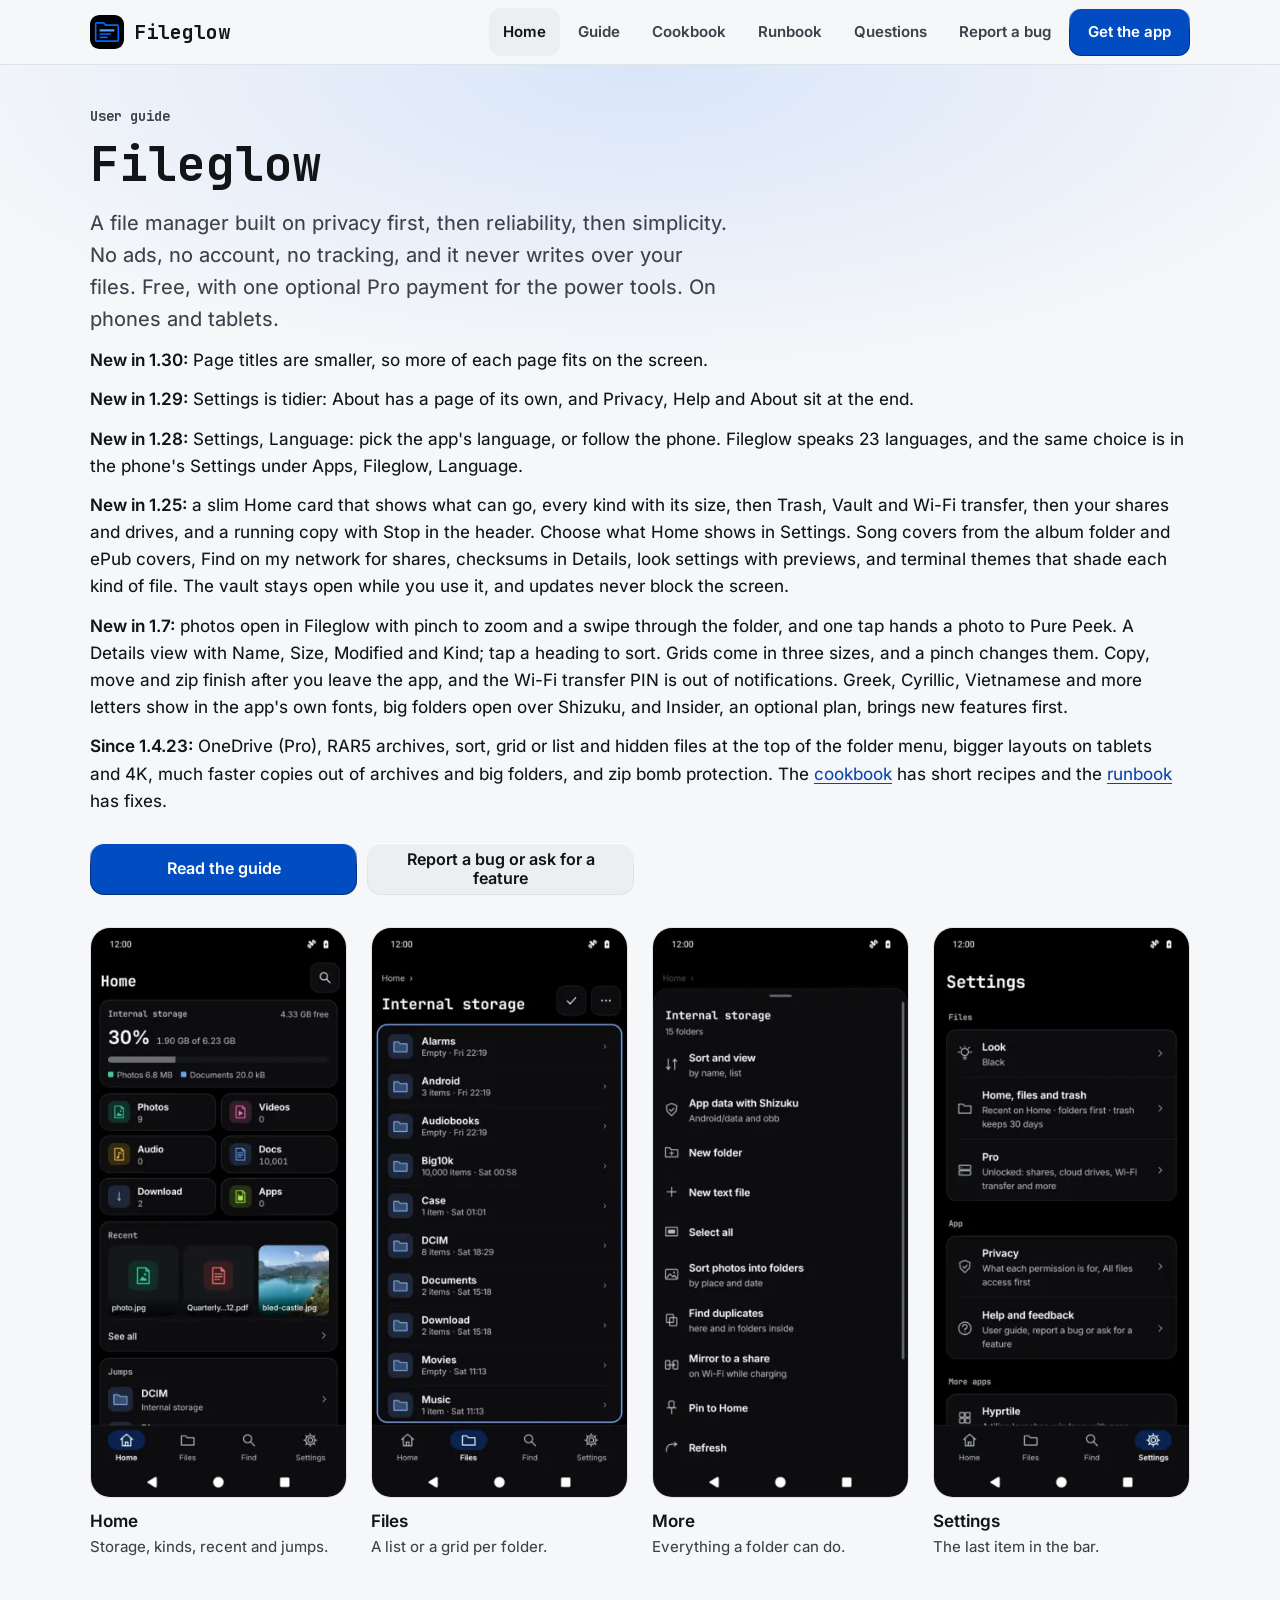
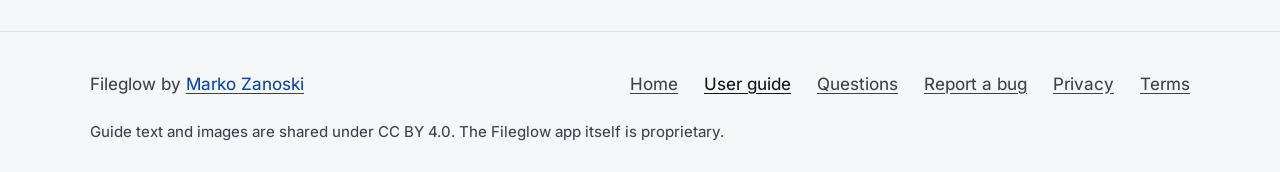
==== commit 0baee246: "Guide: New in 1.30, smaller page titles" ====
--- a/docs/index.html
+++ b/docs/index.html
@@ -299,6 +299,7 @@
     <p class="lbl">User guide</p>
     <h1>Fileglow</h1>
     <p class="lede">A file manager built on privacy first, then reliability, then simplicity. No ads, no account, no tracking, and it never writes over your files. Free, with one optional Pro payment for the power tools. On phones and tablets.</p>
+    <p><strong>New in 1.30:</strong> Page titles are smaller, so more of each page fits on the screen.</p>
     <p><strong>New in 1.29:</strong> Settings is tidier: About has a page of its own, and Privacy, Help and About sit at the end.</p>
     <p><strong>New in 1.28:</strong> Settings, Language: pick the app's language, or follow the phone. Fileglow speaks 23 languages, and the same choice is in the phone's Settings under Apps, Fileglow, Language.</p>
     <p><strong>New in 1.25:</strong> a slim Home card that shows what can go, every kind with its size, then Trash, Vault and Wi-Fi transfer, then your shares and drives, and a running copy with Stop in the header. Choose what Home shows in Settings. Song covers from the album folder and ePub covers, Find on my network for shares, checksums in Details, look settings with previews, and terminal themes that shade each kind of file. The vault stays open while you use it, and updates never block the screen.</p>
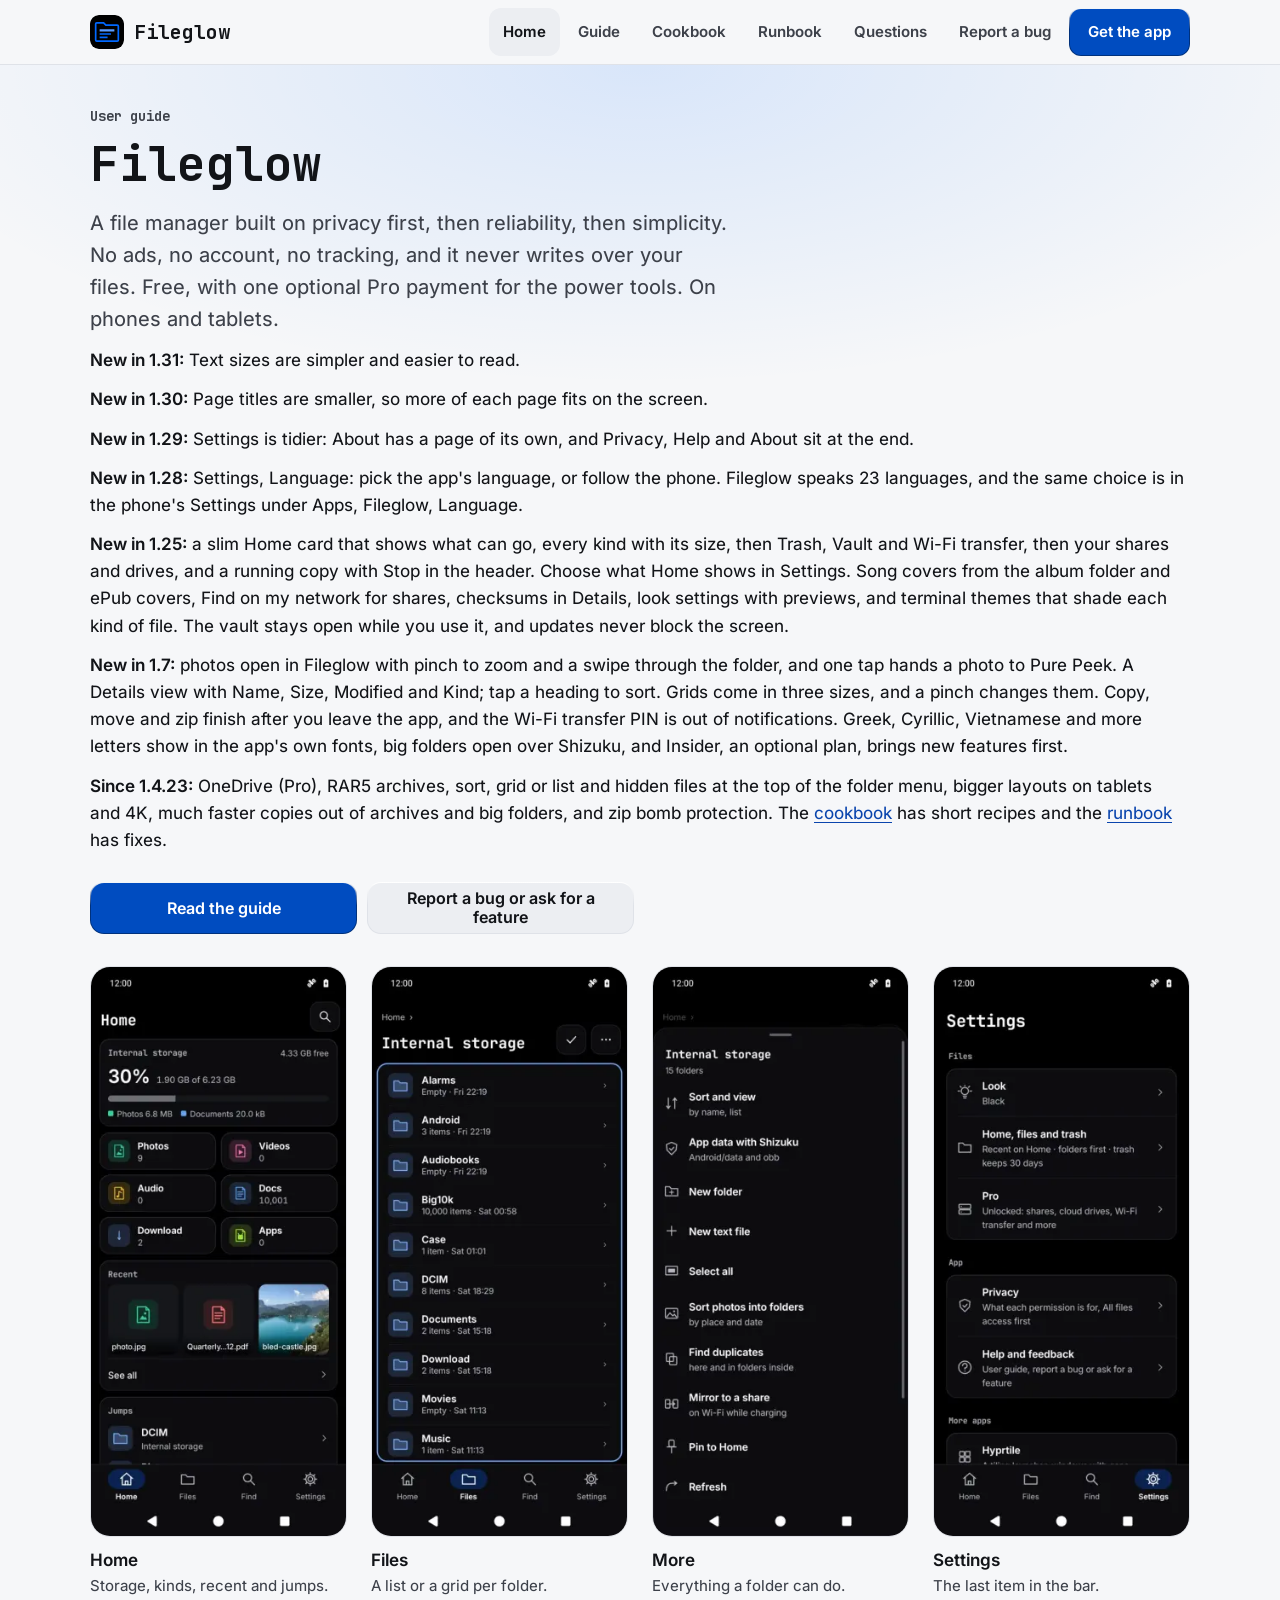
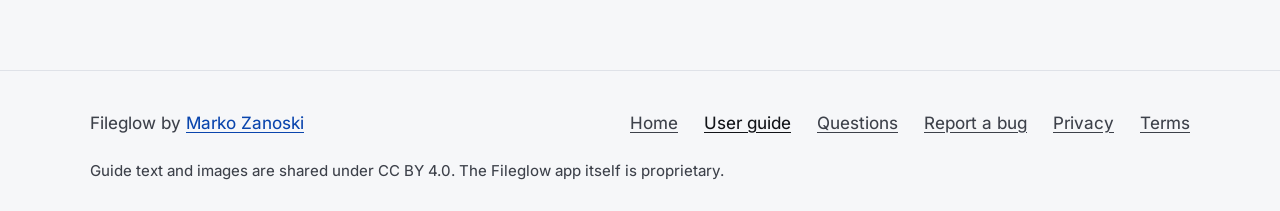
==== commit 8cf2c2b9: "Guide: New in 1.31, text sizes" ====
--- a/docs/index.html
+++ b/docs/index.html
@@ -299,6 +299,7 @@
     <p class="lbl">User guide</p>
     <h1>Fileglow</h1>
     <p class="lede">A file manager built on privacy first, then reliability, then simplicity. No ads, no account, no tracking, and it never writes over your files. Free, with one optional Pro payment for the power tools. On phones and tablets.</p>
+    <p><strong>New in 1.31:</strong> Text sizes are simpler and easier to read.</p>
     <p><strong>New in 1.30:</strong> Page titles are smaller, so more of each page fits on the screen.</p>
     <p><strong>New in 1.29:</strong> Settings is tidier: About has a page of its own, and Privacy, Help and About sit at the end.</p>
     <p><strong>New in 1.28:</strong> Settings, Language: pick the app's language, or follow the phone. Fileglow speaks 23 languages, and the same choice is in the phone's Settings under Apps, Fileglow, Language.</p>
